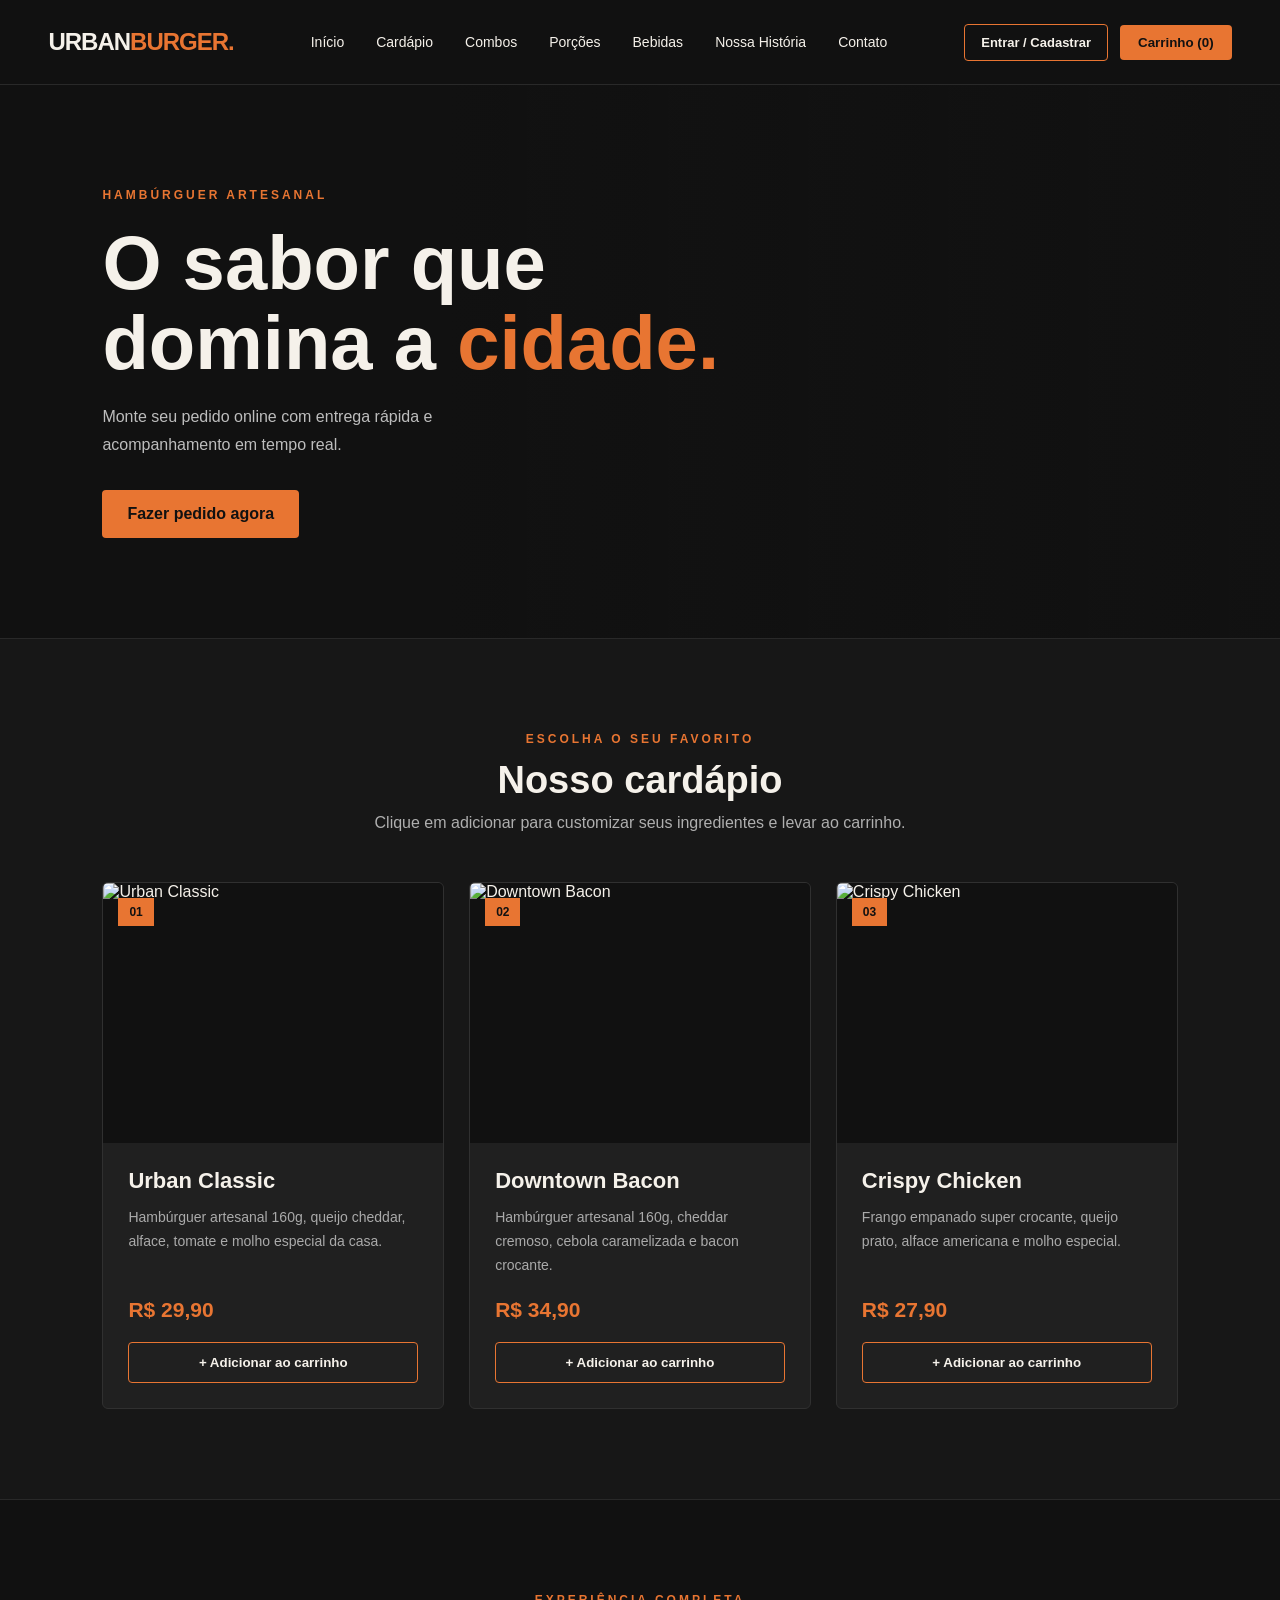
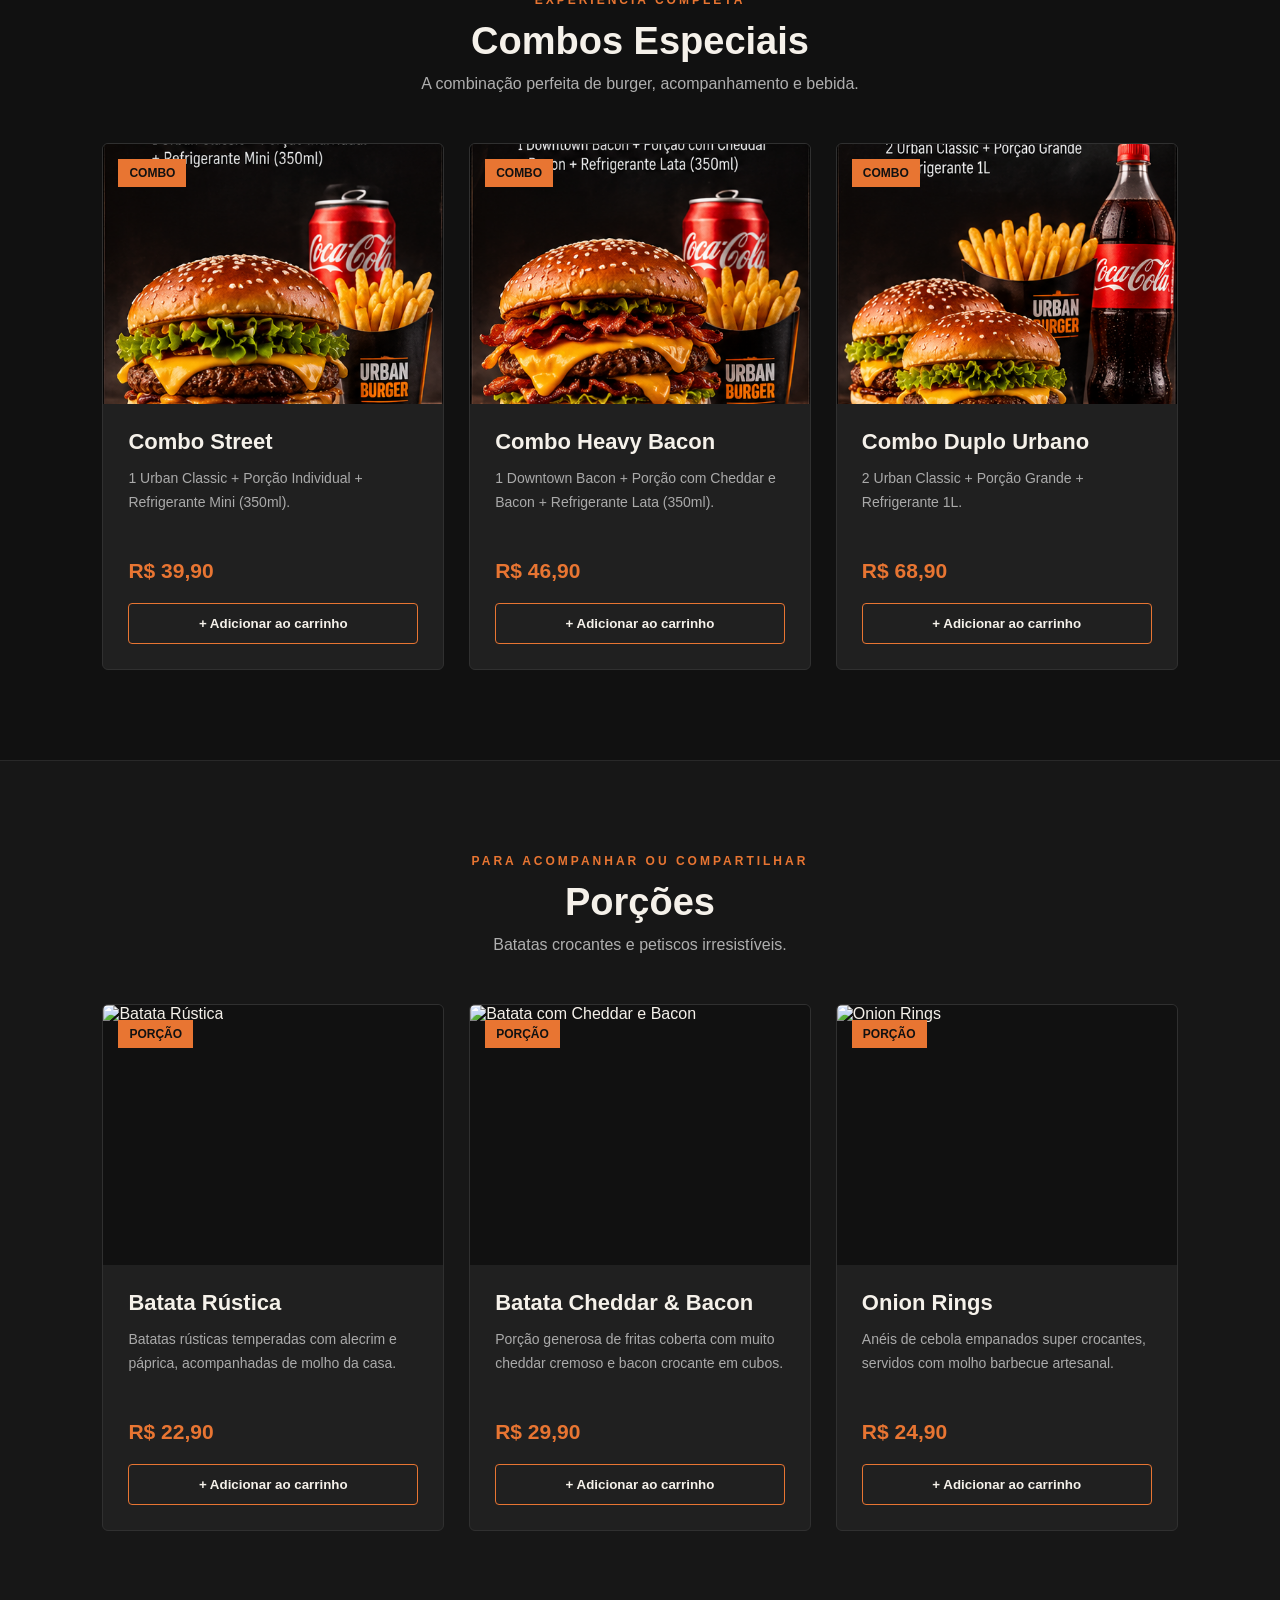
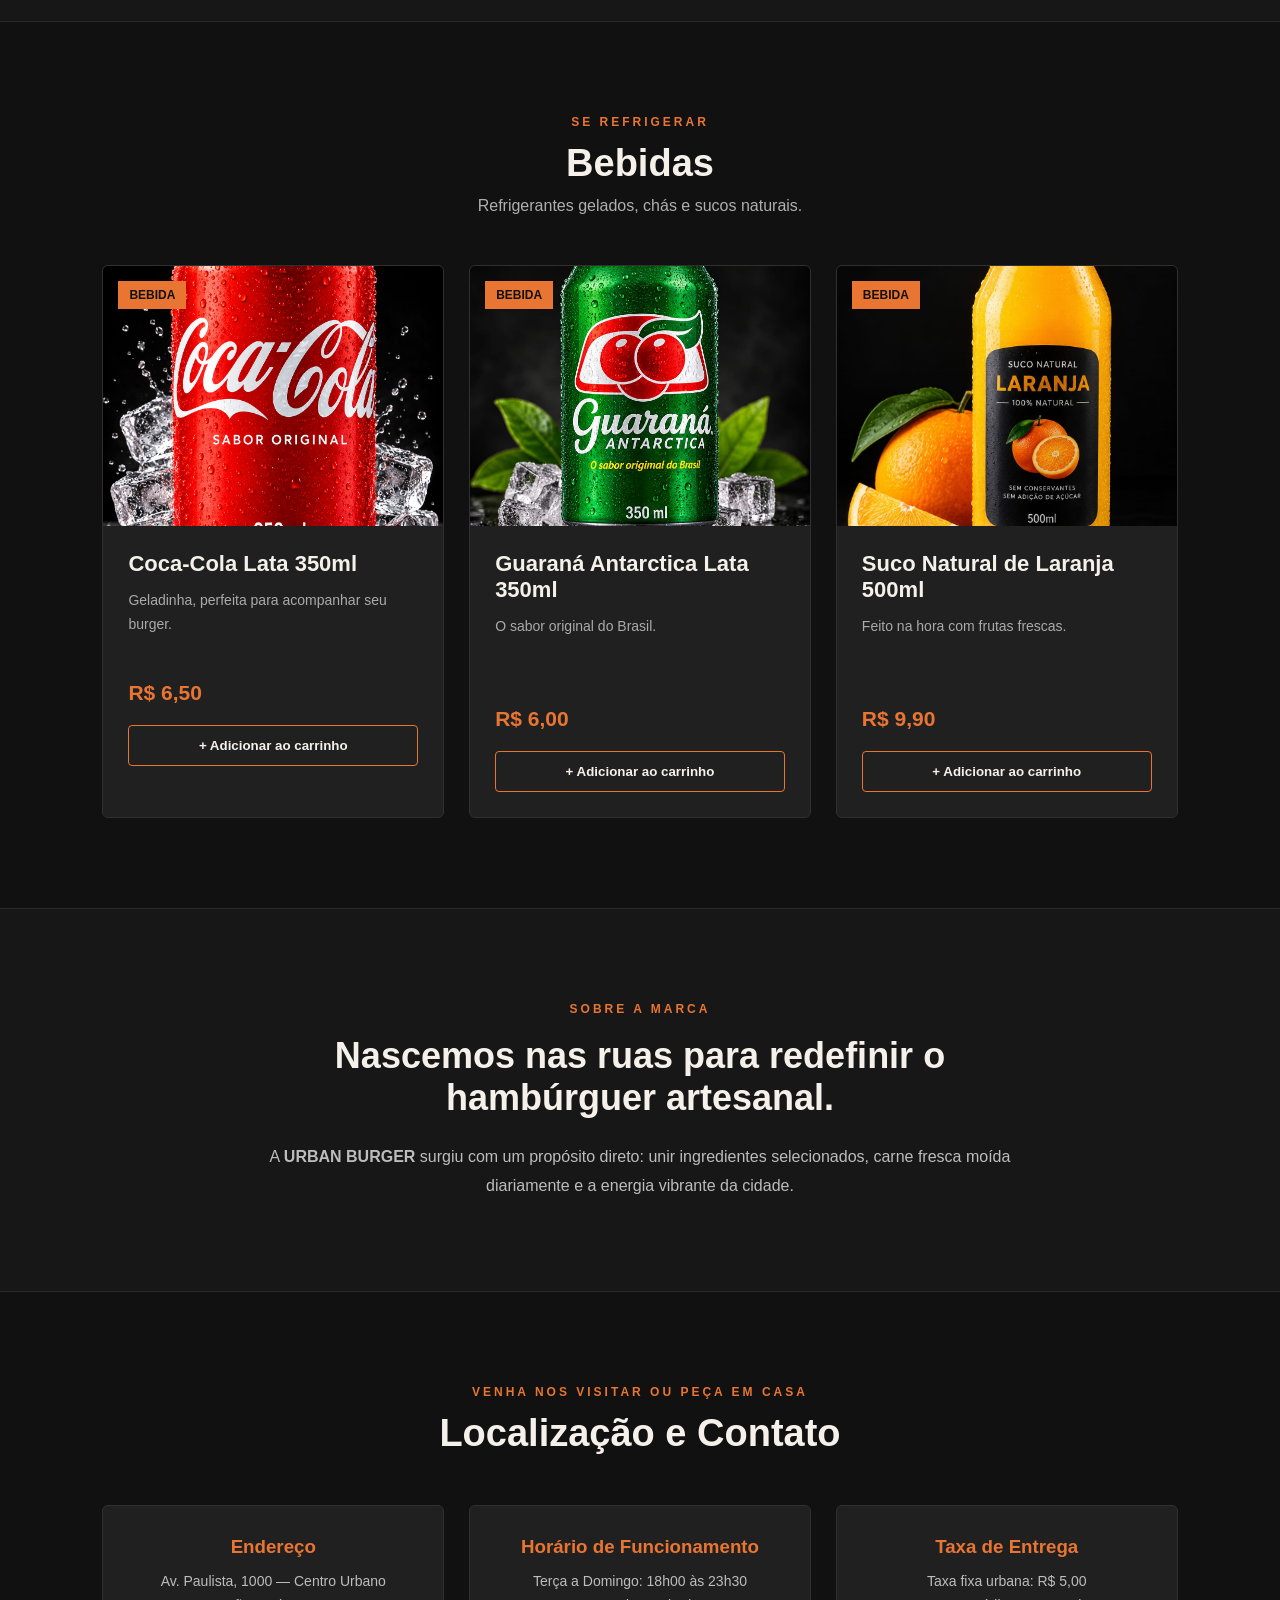
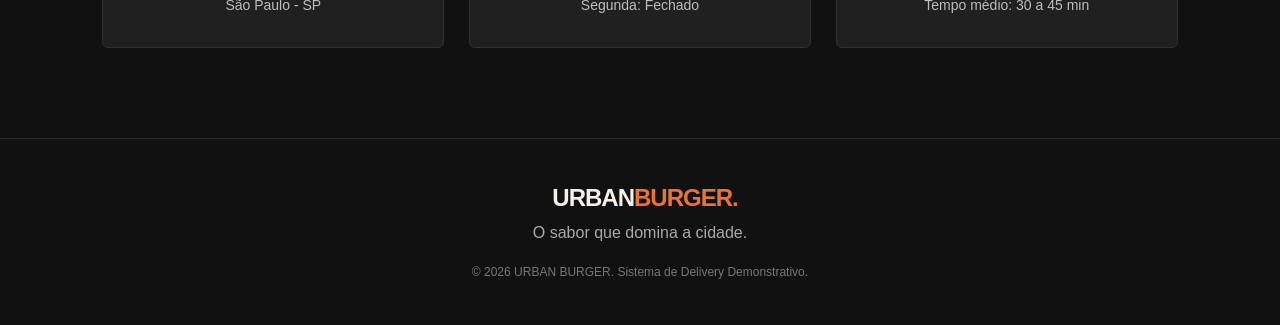
==== index.html @ be93eb7d "Add files via upload" ====
<!DOCTYPE html>
<html lang="pt-BR">
<head>
    <meta charset="UTF-8">
    <meta name="viewport" content="width=device-width, initial-scale=1.0">
    <title>URBAN BURGER | Delivery Oficial</title>
    <link rel="stylesheet" href="style.css">
</head>
<body>

    <!-- CABEÇALHO -->
    <header class="cabecalho">
        <div class="logo">
            URBAN<span>BURGER.</span>
        </div>
        <nav class="navegacao">
            <a href="#inicio">Início</a>
            <a href="#cardapio">Cardápio</a>
            <a href="#combos">Combos</a>
            <a href="#porcoes">Porções</a>
            <a href="#bebidas">Bebidas</a>
            <a href="#historia">Nossa História</a>
            <a href="#contato">Contato</a>
        </nav>
        <div class="cabecalho-botoes">
            <button id="abrirLoginBtn" class="botao-login">Entrar / Cadastrar</button>
            <button id="abrirCarrinhoBtn" class="botao-menu">
                Carrinho (<span id="contadorCarrinho">0</span>)
            </button>
            <button id="abrirHistoricoBtn" class="botao-historico" style="display: none;">Histórico</button>
        </div>
    </header>

    <!-- 01. INÍCIO (HERO) -->
    <section class="inicio" id="inicio">
        <div class="inicio-conteudo">
            <span class="etiqueta">HAMBÚRGUER ARTESANAL</span>
            <h1> O sabor que<br> domina a <span>cidade.</span> </h1>
            <p> Monte seu pedido online com entrega rápida e acompanhamento em tempo real. </p>
            <a href="#cardapio" class="botao-principal"> Fazer pedido agora </a>
        </div>
    </section>

    <!-- 02. CARDÁPIO (Hambúrgueres) -->
    <section class="cardapio" id="cardapio">
        <div class="titulo-secao">
            <span>ESCOLHA O SEU FAVORITO</span>
            <h2>Nosso cardápio</h2>
            <p> Clique em adicionar para customizar seus ingredientes e levar ao carrinho. </p>
        </div>

        <div class="produtos">
            <div class="produto">
                <div class="produto-imagem">
                    <img src="https://images.unsplash.com/photo-1568901346375-23c9450c58cd?w=600&q=80" alt="Urban Classic">
                    <span>01</span>
                </div>
                <div class="produto-info">
                    <h3>Urban Classic</h3>
                    <p> Hambúrguer artesanal 160g, queijo cheddar, alface, tomate e molho especial da casa. </p>
                    <strong>R$ 29,90</strong>
                    <button class="botao-produto" data-nome="Urban Classic" data-preco="29.90"> + Adicionar ao carrinho </button>
                </div>
            </div>

            <div class="produto">
                <div class="produto-imagem">
                    <img src="https://images.unsplash.com/photo-1553979459-d2229ba7433b?w=600&q=80" alt="Downtown Bacon">
                    <span>02</span>
                </div>
                <div class="produto-info">
                    <h3>Downtown Bacon</h3>
                    <p> Hambúrguer artesanal 160g, cheddar cremoso, cebola caramelizada e bacon crocante. </p>
                    <strong>R$ 34,90</strong>
                    <button class="botao-produto" data-nome="Downtown Bacon" data-preco="34.90"> + Adicionar ao carrinho </button>
                </div>
            </div>

            <div class="produto">
                <div class="produto-imagem">
                    <img src="https://images.unsplash.com/photo-1615297928064-24977384d0da?w=600&q=80" alt="Crispy Chicken">
                    <span>03</span>
                </div>
                <div class="produto-info">
                    <h3>Crispy Chicken</h3>
                    <p> Frango empanado super crocante, queijo prato, alface americana e molho especial. </p>
                    <strong>R$ 27,90</strong>
                    <button class="botao-produto" data-nome="Crispy Chicken" data-preco="27.90"> + Adicionar ao carrinho </button>
                </div>
            </div>
        </div>
    </section>

    <!-- 03. COMBOS -->
    <section class="combos" id="combos">
        <div class="titulo-secao">
            <span>EXPERIÊNCIA COMPLETA</span>
            <h2>Combos Especiais</h2>
            <p> A combinação perfeita de burger, acompanhamento e bebida. </p>
        </div>

        <div class="produtos">
            <div class="produto">
                <div class="produto-imagem">
                    <img src="images/combo_street_completo.jpg" alt="Combo Street">
                    <span>COMBO</span>
                </div>
                <div class="produto-info">
                    <h3>Combo Street</h3>
                    <p> 1 Urban Classic + Porção Individual + Refrigerante Mini (350ml). </p>
                    <strong>R$ 39,90</strong>
                    <button class="botao-produto" data-nome="Combo Street" data-preco="39.90"> + Adicionar ao carrinho </button>
                </div>
            </div>

            <div class="produto">
                <div class="produto-imagem">
                    <img src="images/combo_heavy_bacon_completo.jpg" alt="Combo Heavy Bacon">
                    <span>COMBO</span>
                </div>
                <div class="produto-info">
                    <h3>Combo Heavy Bacon</h3>
                    <p> 1 Downtown Bacon + Porção com Cheddar e Bacon + Refrigerante Lata (350ml). </p>
                    <strong>R$ 46,90</strong>
                    <button class="botao-produto" data-nome="Combo Heavy Bacon" data-preco="46.90"> + Adicionar ao carrinho </button>
                </div>
            </div>

            <div class="produto">
                <div class="produto-imagem">
                    <img src="images/combo_duplo_urbano_completo.jpg" alt="Combo Duplo Urbano">
                    <span>COMBO</span>
                </div>
                <div class="produto-info">
                    <h3>Combo Duplo Urbano</h3>
                    <p> 2 Urban Classic + Porção Grande + Refrigerante 1L. </p>
                    <strong>R$ 68,90</strong>
                    <button class="botao-produto" data-nome="Combo Duplo Urbano" data-preco="68.90"> + Adicionar ao carrinho </button>
                </div>
            </div>
        </div>
    </section>

    <!-- 04. PORÇÕES -->
    <section class="cardapio" id="porcoes">
        <div class="titulo-secao">
            <span>PARA ACOMPANHAR OU COMPARTILHAR</span>
            <h2>Porções</h2>
            <p> Batatas crocantes e petiscos irresistíveis. </p>
        </div>

        <div class="produtos">
            <div class="produto">
                <div class="produto-imagem">
                    <img src="https://images.unsplash.com/photo-1573080496219-bb080dd4f877?w=600&q=80" alt="Batata Rústica">
                    <span>PORÇÃO</span>
                </div>
                <div class="produto-info">
                    <h3>Batata Rústica</h3>
                    <p> Batatas rústicas temperadas com alecrim e páprica, acompanhadas de molho da casa. </p>
                    <strong>R$ 22,90</strong>
                    <button class="botao-produto" data-nome="Batata Rústica" data-preco="22.90"> + Adicionar ao carrinho </button>
                </div>
            </div>

            <div class="produto">
                <div class="produto-imagem">
                    <img src="https://images.unsplash.com/photo-1639024471283-03518883512d?w=600&q=80" alt="Batata com Cheddar e Bacon">
                    <span>PORÇÃO</span>
                </div>
                <div class="produto-info">
                    <h3>Batata Cheddar & Bacon</h3>
                    <p> Porção generosa de fritas coberta com muito cheddar cremoso e bacon crocante em cubos. </p>
                    <strong>R$ 29,90</strong>
                    <button class="botao-produto" data-nome="Batata Cheddar & Bacon" data-preco="29.90"> + Adicionar ao carrinho </button>
                </div>
            </div>

            <div class="produto">
                <div class="produto-imagem">
                    <img src="https://images.unsplash.com/photo-1541592106381-b31e9677c0e5?w=600&q=80" alt="Onion Rings">
                    <span>PORÇÃO</span>
                </div>
                <div class="produto-info">
                    <h3>Onion Rings</h3>
                    <p> Anéis de cebola empanados super crocantes, servidos com molho barbecue artesanal. </p>
                    <strong>R$ 24,90</strong>
                    <button class="botao-produto" data-nome="Onion Rings" data-preco="24.90"> + Adicionar ao carrinho </button>
                </div>
            </div>
        </div>
    </section>

    <!-- 05. BEBIDAS -->
    <section class="combos" id="bebidas">
        <div class="titulo-secao">
            <span>SE REFRIGERAR</span>
            <h2>Bebidas</h2>
            <p> Refrigerantes gelados, chás e sucos naturais. </p>
        </div>

        <div class="produtos">
            <div class="produto">
                <div class="produto-imagem">
                    <img src="images/Coca-cola.jpg" alt="Coca-Cola Lata 350ml">
                    <span>BEBIDA</span>
                </div>
                <div class="produto-info">
                    <h3>Coca-Cola Lata 350ml</h3>
                    <p> Geladinha, perfeita para acompanhar seu burger. </p>
                    <strong>R$ 6,50</strong>
                    <button class="botao-produto" data-nome="Coca-Cola Lata 350ml" data-preco="6.50"> + Adicionar ao carrinho </button>
                </div>
            </div>

            <div class="produto">
                <div class="produto-imagem">
                    <img src="images/Guarana.jpg" alt="Guaraná Antarctica Lata 350ml">
                    <span>BEBIDA</span>
                </div>
                <div class="produto-info">
                    <h3>Guaraná Antarctica Lata 350ml</h3>
                    <p> O sabor original do Brasil. </p>
                    <strong>R$ 6,00</strong>
                    <button class="botao-produto" data-nome="Guaraná Antarctica Lata 350ml" data-preco="6.00"> + Adicionar ao carrinho </button>
                </div>
            </div>

            <div class="produto">
                <div class="produto-imagem">
                    <img src="images/Suco de laranja.jpg" alt="Suco Natural de Laranja 500ml">
                    <span>BEBIDA</span>
                </div>
                <div class="produto-info">
                    <h3>Suco Natural de Laranja 500ml</h3>
                    <p> Feito na hora com frutas frescas. </p>
                    <strong>R$ 9,90</strong>
                    <button class="botao-produto" data-nome="Suco Natural de Laranja 500ml" data-preco="9.90"> + Adicionar ao carrinho </button>
                </div>
            </div>
        </div>
    </section>

    <!-- 06. NOSSA HISTÓRIA -->
    <section class="historia" id="historia">
        <div class="historia-conteudo">
            <span class="etiqueta">SOBRE A MARCA</span>
            <h2>Nascemos nas ruas para redefinir o hambúrguer artesanal.</h2>
            <p>
                A <strong>URBAN BURGER</strong> surgiu com um propósito direto: unir ingredientes selecionados, carne fresca moída diariamente e a energia vibrante da cidade.
            </p>
        </div>
    </section>

    <!-- 07. LOCALIZAÇÃO E CONTATO -->
    <section class="contato" id="contato">
        <div class="titulo-secao">
            <span>VENHA NOS VISITAR OU PEÇA EM CASA</span>
            <h2>Localização e Contato</h2>
        </div>

        <div class="contato-grid">
            <div class="contato-card">
                <h3>Endereço</h3>
                <p>Av. Paulista, 1000 — Centro Urbano<br>São Paulo - SP</p>
            </div>
            <div class="contato-card">
                <h3>Horário de Funcionamento</h3>
                <p>Terça a Domingo: 18h00 às 23h30<br>Segunda: Fechado</p>
            </div>
            <div class="contato-card">
                <h3>Taxa de Entrega</h3>
                <p>Taxa fixa urbana: R$ 5,00<br>Tempo médio: 30 a 45 min</p>
            </div>
        </div>
    </section>

    <!-- RODAPÉ -->
    <footer class="rodape">
        <div class="logo">
            URBAN<span>BURGER.</span>
        </div>
        <p>O sabor que domina a cidade.</p>
        <span class="direitos"> © 2026 URBAN BURGER. Sistema de Delivery Demonstrativo. </span>
    </footer>

    <!-- GAVETA LATERAL DO HISTÓRICO DE PEDIDOS -->
    <aside id="gavetaHistorico" class="gaveta-carrinho">
        <div class="gaveta-topo">
            <h3>Histórico de Compras</h3>
            <button id="fecharHistoricoBtn" class="btn-fechar">&times;</button>
        </div>
        <div id="listaHistoricoLateral" class="lista-itens">
            <!-- Os pedidos aparecem aqui -->
        </div>
    </aside>

    <!-- MODAL DE LOGIN / CADASTRO -->
    <div id="overlayLogin" class="overlay"></div>
    <div id="modalLogin" class="modal-login">
        <div class="modal-topo">
            <h3 id="tituloModalLogin">Entrar na sua Conta</h3>
            <button id="fecharLoginBtn" class="btn-fechar">&times;</button>
        </div>
        <div class="modal-corpo">
            <form id="formLogin">
                <input type="email" id="loginEmail" placeholder="Seu e-mail (Gmail)" required>
                <input type="password" id="loginSenha" placeholder="Sua senha" required>
                <p id="mensagemErroLogin" class="mensagem-erro-login"></p>
                <button type="submit" class="botao-finalizar">Entrar</button>
            </form>
            <p class="trocar-auth">Ainda não tem conta? <a href="#" id="linkCadastrar">Cadastre-se</a></p>
        </div>
    </div>

    <!-- MODAL DE CUSTOMIZAÇÃO DE INGREDIENTES -->
    <div id="overlayIngredientes" class="overlay"></div>
    <div id="modalIngredientes" class="modal-ingredientes">
        <div class="modal-topo">
            <h3 id="modalProdutoNome">Customizar Lanche</h3>
            <button id="fecharModalIngredientes" class="btn-fechar">&times;</button>
        </div>
        <div class="modal-corpo">
            <p class="modal-subtitulo">Escolha os ingredientes adicionais:</p>
            
            <div class="lista-opcionais-qtd">
                <div class="linha-opcional">
                    <div class="opcional-info">
                        <strong>Bacon Crocante</strong>
                        <span>+ R$ 5,00</span>
                    </div>
                    <div class="contador-ingrediente">
                        <button type="button" onclick="mudarExtra('bacon', -1)">-</button>
                        <span id="qtd-bacon">0</span>
                        <button type="button" onclick="mudarExtra('bacon', 1)">+</button>
                    </div>
                </div>

                <div class="linha-opcional">
                    <div class="opcional-info">
                        <strong>Cheddar Extra</strong>
                        <span>+ R$ 4,00</span>
                    </div>
                    <div class="contador-ingrediente">
                        <button type="button" onclick="mudarExtra('cheddar', -1)">-</button>
                        <span id="qtd-cheddar">0</span>
                        <button type="button" onclick="mudarExtra('cheddar', 1)">+</button>
                    </div>
                </div>

                <div class="linha-opcional">
                    <div class="opcional-info">
                        <strong>Cebola Caramelizada</strong>
                        <span>+ R$ 3,00</span>
                    </div>
                    <div class="contador-ingrediente">
                        <button type="button" onclick="mudarExtra('cebola', -1)">-</button>
                        <span id="qtd-cebola">0</span>
                        <button type="button" onclick="mudarExtra('cebola', 1)">+</button>
                    </div>
                </div>

                <div class="linha-opcional">
                    <div class="opcional-info">
                        <strong>Ovo</strong>
                        <span>+ R$ 3,00</span>
                    </div>
                    <div class="contador-ingrediente">
                        <button type="button" onclick="mudarExtra('ovo', -1)">-</button>
                        <span id="qtd-ovo">0</span>
                        <button type="button" onclick="mudarExtra('ovo', 1)">+</button>
                    </div>
                </div>

                <div class="linha-opcional">
                    <div class="opcional-info">
                        <strong>Carne 160g Extra</strong>
                        <span>+ R$ 10,00</span>
                    </div>
                    <div class="contador-ingrediente">
                        <button type="button" onclick="mudarExtra('carne', -1)">-</button>
                        <span id="qtd-carne">0</span>
                        <button type="button" onclick="mudarExtra('carne', 1)">+</button>
                    </div>
                </div>
            </div>
        </div>
        <div class="modal-rodape">
            <button id="confirmarAdicaoBtn" class="botao-finalizar">Adicionar ao Carrinho</button>
        </div>
    </div>

    <!-- GAVETA LATERAL DO CARRINHO E CHECKOUT -->
    <div id="overlayCarrinho" class="overlay"></div>
    <aside id="gavetaCarrinho" class="gaveta-carrinho">
        <div class="gaveta-topo">
            <h3>Seu Pedido</h3>
            <button id="fecharCarrinhoBtn" class="btn-fechar">&times;</button>
        </div>

        <div id="listaItensCarrinho" class="lista-itens">
            <p class="carrinho-vazio">Seu carrinho está vazio.</p>
        </div>

        <div class="resumo-valores">
            <div class="linha-valor">
                <span>Subtotal:</span>
                <span id="subtotalValor">R$ 0,00</span>
            </div>
            <div class="linha-valor">
                <span>Taxa de entrega:</span>
                <span>R$ 5,00</span>
            </div>
            <div class="linha-valor total">
                <span>Total:</span>
                <span id="totalValor">R$ 5,00</span>
            </div>
        </div>

        <form id="formPedido" class="form-entrega">
            <h4>Dados para Entrega</h4>
            
            <input type="text" id="clienteNome" placeholder="Seu nome completo" required>
            <input type="tel" id="clienteTelefone" placeholder="Seu WhatsApp (Ex: 11 99999-9999)" required>
            
            <div class="linha-dupla">
                <input type="text" id="clienteRua" placeholder="Rua / Avenida" required>
                <input type="text" id="clienteNumero" placeholder="Nº" class="input-pequeno" required>
            </div>
            
            <input type="text" id="clienteBairro" placeholder="Bairro / Ponto de referência" required>
            
            <select id="clientePagamento" required>
                <option value="">Forma de pagamento...</option>
                <optgroup label="Pagamento via Site">
                    <option value="Pix (Online)">Pix (Online)</option>
                    <option value="Cartão de Crédito (Online)">Cartão de Crédito (Online)</option>
                </optgroup>
                <optgroup label="Pagamento na Entrega">
                    <option value="Pix (Na Entrega)">Pix (Na Entrega)</option>
                    <option value="Dinheiro (Na Entrega)">Dinheiro (Na Entrega)</option>
                    <option value="Cartão de Débito (Na Entrega)">Cartão de Débito (Na Entrega)</option>
                    <option value="Cartão de Crédito (Na Entrega)">Cartão de Crédito (Na Entrega)</option>
                </optgroup>
            </select>

            <div id="containerPix" class="container-pagamento-dinamico" style="display: none;">
                <div class="box-pix">
                    <p><strong>Escaneie o QR Code ou copie a chave Pix:</strong></p>
                    <div class="qr-code-fake">
                        <img src="https://api.qrserver.com/v1/create-qr-code/?size=150x150&data=URBAN_BURGER_PIX_EXEMPLO" alt="QR Code Pix">
                    </div>
                    <input type="text" value="00020126580014br.gov.pix0136urban-burger-pagamento-pix-123" readonly id="chavePixTexto">
                    <button type="button" id="btnCopiarPix" class="botao-copiar">Copiar Chave Pix</button>
                </div>
            </div>

            <div id="containerCartao" class="container-pagamento-dinamico" style="display: none;">
                <div class="box-cartao">
                    <p><strong>Informações do Cartão de Crédito:</strong></p>
                    <input type="text" id="cartaoNumero" placeholder="Número do Cartão (0000 0000 0000 0000)">
                    <input type="text" id="cartaoNome" placeholder="Nome impresso no cartão">
                    <div class="linha-dupla">
                        <input type="text" id="cartaoValidade" placeholder="MM/AA">
                        <input type="text" id="cartaoCvv" placeholder="CVV">
                    </div>
                </div>
            </div>

            <textarea id="clienteObs" rows="2" placeholder="Observações (Ex: troco para 50, retirar cebola...)"></textarea>

            <button type="submit" class="botao-finalizar">Finalizar Pedido Agora</button>
        </form>
    </aside>

    <!-- CHAT AUTOMÁTICO DO ATENDENTE -->
    <div id="modalChat" class="modal-chat">
        <div class="chat-box">
            <div class="chat-header">
                <div class="atendente-info">
                    <div class="status-online"></div>
                    <div>
                        <h4>Atendimento Urban Burger</h4>
                        <span>Online agora • Pedido #<span id="numeroPedidoChat"></span></span>
                    </div>
                </div>
                <button id="fecharChatBtn" class="btn-fechar">&times;</button>
            </div>
            <div id="chatMensagens" class="chat-mensagens"></div>
            <div class="chat-input-area">
                <input type="text" id="inputChatCliente" placeholder="Digite uma dúvida ou mensagem...">
                <button id="enviarMsgChatBtn">Enviar</button>
            </div>
        </div>
    </div>

    <!-- ZOOM DA IMAGEM -->
    <div id="overlayZoom" class="overlay-zoom">
        <span id="fecharZoom" class="btn-fechar-zoom">&times;</span>
        <img id="imagemZoom" src="" alt="Zoom do Produto">
    </div>

    <script src="script.js"></script>
</body>
</html>
---- style.css ----
* {
    margin: 0;
    padding: 0;
    box-sizing: border-box;
}

html {
    scroll-behavior: smooth;
}

body {
    background-color: #111111;
    color: #F5F1EA;
    font-family: Arial, Helvetica, sans-serif;
}

.cabecalho {
    width: 100%;
    min-height: 85px;
    padding: 20px 3%; /* Margem lateral menor para afastar a logo da borda esquerda */
    display: flex;
    align-items: center;
    justify-content: space-between; /* Distribui logo, menu e botões uniformemente */
    background-color: #111111;
    border-bottom: 1px solid #292929;
    position: sticky;
    top: 0;
    z-index: 100;
}

.logo {
    font-size: 24px;
    font-weight: 900;
    letter-spacing: -1px;
    margin-left: 10px; /* Afasta 1 dedo da borda esquerda conforme solicitado */
}

.logo span {
    color: #E87532;
}

.navegacao {
    display: flex;
    gap: clamp(15px, 2.5vw, 40px); /* Espaçamento fluido para centralizar e preencher o espaço até Contato */
    justify-content: center;
    flex-grow: 1;
    margin: 0 20px;
}

.navegacao a {
    color: #F5F1EA;
    text-decoration: none;
    font-size: 14px;
    transition: 0.3s;
}

.navegacao a:hover {
    color: #E87532;
}

.cabecalho-botoes {
    display: flex;
    gap: 12px;
    align-items: center;
    margin-right: 10px; /* Puxa o bloco de botões para a direita */
}

.botao-login {
    background-color: transparent;
    border: 1px solid #E87532;
    color: #F5F1EA;
    padding: 10px 16px;
    font-size: 13px;
    font-weight: bold;
    cursor: pointer;
    border-radius: 4px;
    transition: 0.3s;
}

.botao-login:hover {
    background-color: #E87532;
    color: #111;
}

.botao-menu {
    background-color: #E87532;
    color: #111111;
    border: none;
    padding: 10px 18px;
    font-weight: bold;
    cursor: pointer;
    border-radius: 4px;
    transition: 0.3s;
}

.botao-menu:hover {
    background-color: #F5F1EA;
}

.botao-historico {
    background-color: transparent;
    border: 1px solid #E87532;
    color: #F5F1EA;
    padding: 10px 14px;
    font-size: 13px;
    font-weight: bold;
    cursor: pointer;
    border-radius: 4px;
    transition: 0.3s;
}

.botao-historico:hover {
    background-color: #E87532;
    color: #111;
}

.inicio {
    min-height: 550px;
    padding: 100px 8%;
    display: flex;
    align-items: center;
    background: linear-gradient(90deg, #111111 35%, rgba(17,17,17,0.65)), url("https://images.unsplash.com/photo-1550547660-d9450f859349?w=1200&q=80");
    background-size: cover;
    background-position: center;
}

.inicio-conteudo {
    max-width: 650px;
}

.etiqueta {
    color: #E87532;
    font-size: 12px;
    font-weight: bold;
    letter-spacing: 3px;
}

.inicio h1 {
    margin-top: 20px;
    margin-bottom: 20px;
    font-size: clamp(42px, 6vw, 76px);
    line-height: 1.05;
}

.inicio h1 span {
    color: #E87532;
}

.inicio p {
    max-width: 450px;
    color: #BDBDBD;
    line-height: 1.8;
    margin-bottom: 30px;
}

.botao-principal {
    display: inline-block;
    background-color: #E87532;
    color: #111111;
    padding: 15px 25px;
    text-decoration: none;
    font-weight: bold;
    border-radius: 4px;
    transition: 0.3s;
}

.botao-principal:hover {
    background-color: #F5F1EA;
}

.cardapio {
    padding: 90px 8%;
    background-color: #171717;
    border-top: 1px solid #292929;
}

.combos {
    padding: 90px 8%;
    background-color: #111111;
    border-top: 1px solid #292929;
}

.titulo-secao {
    text-align: center;
    margin-bottom: 50px;
}

.titulo-secao span {
    color: #E87532;
    font-size: 12px;
    letter-spacing: 3px;
    font-weight: bold;
}

.titulo-secao h2 {
    font-size: 38px;
    margin-top: 12px;
    margin-bottom: 12px;
}

.titulo-secao p {
    color: #AFAFAF;
}

.produtos {
    display: grid;
    grid-template-columns: repeat(3, minmax(0, 1fr));
    gap: 25px;
}

.produto {
    background-color: #202020;
    overflow: hidden;
    border: 1px solid #303030;
    border-radius: 6px;
    transition: transform 0.3s, border-color 0.3s;
}

.produto:hover {
    transform: translateY(-6px);
    border-color: #E87532;
}

.produto-imagem {
    width: 100%;
    height: 260px;
    position: relative;
    overflow: hidden;
    background-color: #111;
}

.produto-imagem img {
    width: 100%;
    height: 100%;
    object-fit: cover;
    cursor: pointer;
    transition: transform 0.4s;
}

.produto:hover .produto-imagem img {
    transform: scale(1.06);
}

.produto-imagem span {
    position: absolute;
    top: 15px;
    left: 15px;
    background-color: #E87532;
    color: #111111;
    padding: 7px 11px;
    font-size: 12px;
    font-weight: bold;
    pointer-events: none;
}

.produto-info {
    padding: 25px;
}

.produto-info h3 {
    font-size: 22px;
    margin-bottom: 12px;
}

.produto-info p {
    color: #AAAAAA;
    font-size: 14px;
    line-height: 1.7;
    min-height: 72px;
    margin-bottom: 20px;
}

.produto-info strong {
    display: block;
    color: #E87532;
    font-size: 21px;
    margin-bottom: 20px;
}

.botao-produto {
    width: 100%;
    background-color: transparent;
    border: 1px solid #E87532;
    color: #F5F1EA;
    padding: 12px;
    font-weight: bold;
    cursor: pointer;
    border-radius: 4px;
    transition: 0.3s;
}

.botao-produto:hover {
    background-color: #E87532;
    color: #111111;
}

.historia {
    padding: 90px 8%;
    background-color: #171717;
    border-top: 1px solid #292929;
    text-align: center;
}

.historia-conteudo {
    max-width: 750px;
    margin: 0 auto;
}

.historia-conteudo h2 {
    font-size: 36px;
    margin: 18px 0 24px;
}

.historia-conteudo p {
    color: #BDBDBD;
    line-height: 1.8;
}

.contato {
    padding: 90px 8%;
    background-color: #111111;
    border-top: 1px solid #292929;
}

.contato-grid {
    display: grid;
    grid-template-columns: repeat(3, minmax(0, 1fr));
    gap: 25px;
    text-align: center;
}

.contato-card {
    background-color: #202020;
    padding: 30px;
    border: 1px solid #303030;
    border-radius: 6px;
}

.contato-card h3 {
    color: #E87532;
    margin-bottom: 12px;
}

.contato-card p {
    color: #BDBDBD;
    font-size: 14px;
    line-height: 1.7;
}

.rodape {
    padding: 45px 8%;
    text-align: center;
    background-color: #111111;
    border-top: 1px solid #292929;
}

.rodape p {
    color: #AAAAAA;
    margin: 12px 0 20px;
}

.direitos {
    color: #777777;
    font-size: 12px;
}

.item-historico-gaveta {
    background: #222;
    border: 1px solid #303030;
    padding: 14px;
    border-radius: 6px;
    margin-bottom: 12px;
}

.item-historico-gaveta h4 {
    color: #E87532;
    font-size: 15px;
    margin-bottom: 4px;
}

.item-historico-gaveta p {
    color: #bbb;
    font-size: 12px;
    line-height: 1.5;
    margin-bottom: 6px;
}

.item-historico-gaveta span {
    display: block;
    color: #fff;
    font-size: 13px;
    font-weight: bold;
    margin-bottom: 10px;
}

.botao-pedir-novo-gaveta {
    width: 100%;
    background-color: #E87532;
    color: #111;
    border: none;
    padding: 8px;
    font-size: 13px;
    font-weight: bold;
    border-radius: 4px;
    cursor: pointer;
    transition: 0.3s;
}

.botao-pedir-novo-gaveta:hover {
    background-color: #F5F1EA;
}

.mensagem-erro-login {
    color: #ff4d4d;
    font-size: 13px;
    margin-bottom: 12px;
    text-align: center;
    font-weight: bold;
    display: none;
}

.container-pagamento-dinamico {
    background: #1e1e1e;
    border: 1px dashed #E87532;
    padding: 15px;
    border-radius: 6px;
    margin-bottom: 12px;
}

.box-pix {
    text-align: center;
}

.box-pix p {
    font-size: 13px;
    margin-bottom: 10px;
    color: #F5F1EA;
}

.qr-code-fake {
    background: #fff;
    padding: 10px;
    display: inline-block;
    border-radius: 4px;
    margin-bottom: 10px;
}

.qr-code-fake img {
    width: 130px;
    height: 130px;
    display: block;
}

.box-pix input {
    font-size: 11px;
    text-align: center;
    background: #111 !important;
    color: #aaa !important;
}

.botao-copiar {
    background: #333;
    color: #E87532;
    border: 1px solid #E87532;
    padding: 6px 12px;
    font-size: 12px;
    font-weight: bold;
    border-radius: 4px;
    cursor: pointer;
    transition: 0.2s;
    width: 100%;
}

.botao-copiar:hover {
    background: #E87532;
    color: #111;
}

.box-cartao p {
    font-size: 13px;
    margin-bottom: 10px;
    color: #F5F1EA;
}

.overlay-zoom {
    position: fixed;
    inset: 0;
    background: rgba(0, 0, 0, 0.9);
    display: none;
    align-items: center;
    justify-content: center;
    z-index: 400;
}

.overlay-zoom.ativo {
    display: flex;
}

.overlay-zoom img {
    max-width: 90%;
    max-height: 85vh;
    border-radius: 8px;
    border: 2px solid #E87532;
    object-fit: contain;
}

.btn-fechar-zoom {
    position: absolute;
    top: 25px;
    right: 35px;
    color: #F5F1EA;
    font-size: 40px;
    font-weight: bold;
    cursor: pointer;
    transition: 0.3s;
}

.btn-fechar-zoom:hover {
    color: #E87532;
}

.modal-login {
    position: fixed;
    top: 50%;
    left: 50%;
    transform: translate(-50%, -50%) scale(0.9);
    width: 90%;
    max-width: 380px;
    background-color: #181818;
    border: 1px solid #303030;
    border-radius: 10px;
    z-index: 250;
    padding: 25px;
    display: none;
    flex-direction: column;
    opacity: 0;
    transition: all 0.3s ease;
    box-shadow: 0 10px 30px rgba(0,0,0,0.8);
}

.modal-login.ativo {
    display: flex;
    opacity: 1;
    transform: translate(-50%, -50%) scale(1);
}

.modal-login input {
    width: 100%;
    padding: 12px;
    margin-bottom: 12px;
    background: #222;
    border: 1px solid #383838;
    color: #F5F1EA;
    border-radius: 4px;
    font-size: 14px;
}

.modal-login input:focus {
    outline: none;
    border-color: #E87532;
}

.trocar-auth {
    margin-top: 15px;
    text-align: center;
    font-size: 13px;
    color: #aaa;
}

.trocar-auth a {
    color: #E87532;
    text-decoration: none;
    font-weight: bold;
}

.modal-ingredientes {
    position: fixed;
    top: 50%;
    left: 50%;
    transform: translate(-50%, -50%) scale(0.9);
    width: 90%;
    max-width: 440px;
    background-color: #181818;
    border: 1px solid #303030;
    border-radius: 10px;
    z-index: 250;
    padding: 25px;
    display: none;
    flex-direction: column;
    opacity: 0;
    transition: all 0.3s ease;
    box-shadow: 0 10px 30px rgba(0,0,0,0.8);
}

.modal-ingredientes.ativo {
    display: flex;
    opacity: 1;
    transform: translate(-50%, -50%) scale(1);
}

.modal-topo {
    display: flex;
    justify-content: space-between;
    align-items: center;
    border-bottom: 1px solid #2c2c2c;
    padding-bottom: 12px;
    margin-bottom: 15px;
}

.modal-topo h3 {
    color: #E87532;
    font-size: 18px;
}

.modal-subtitulo {
    color: #AAAAAA;
    font-size: 13px;
    margin-bottom: 15px;
    text-transform: uppercase;
    letter-spacing: 1px;
}

.lista-opcionais-qtd {
    display: flex;
    flex-direction: column;
    gap: 12px;
    max-height: 280px;
    overflow-y: auto;
    padding-right: 5px;
    margin-bottom: 20px;
}

.linha-opcional {
    display: flex;
    justify-content: space-between;
    align-items: center;
    background: #222222;
    padding: 10px 14px;
    border-radius: 6px;
    border: 1px solid #2e2e2e;
    transition: 0.2s;
}

.linha-opcional:hover {
    border-color: #E87532;
}

.opcional-info {
    display: flex;
    flex-direction: column;
    gap: 2px;
}

.opcional-info strong {
    font-size: 14px;
    color: #F5F1EA;
}

.opcional-info span {
    font-size: 12px;
    color: #E87532;
}

.contador-ingrediente {
    display: flex;
    align-items: center;
    gap: 10px;
    background: #171717;
    padding: 4px 8px;
    border-radius: 4px;
    border: 1px solid #333;
}

.contador-ingrediente button {
    background: #2c2c2c;
    color: #F5F1EA;
    border: none;
    width: 26px;
    height: 26px;
    border-radius: 4px;
    cursor: pointer;
    font-weight: bold;
    font-size: 15px;
    transition: 0.2s;
}

.contador-ingrediente button:hover {
    background: #E87532;
    color: #111;
}

.contador-ingrediente span {
    font-size: 14px;
    font-weight: bold;
    min-width: 18px;
    text-align: center;
}

.modal-rodape button {
    width: 100%;
}

.overlay {
    position: fixed;
    inset: 0;
    background: rgba(0, 0, 0, 0.75);
    display: none;
    z-index: 200;
}

.overlay.ativo {
    display: block;
}

.gaveta-carrinho {
    position: fixed;
    top: 0;
    right: -450px;
    width: 100%;
    max-width: 420px;
    height: 100vh;
    background-color: #181818;
    border-left: 1px solid #303030;
    z-index: 201;
    display: flex;
    flex-direction: column;
    padding: 25px;
    overflow-y: auto;
    transition: right 0.35s ease;
}

.gaveta-carrinho.aberto {
    right: 0;
}

.gaveta-topo {
    display: flex;
    justify-content: space-between;
    align-items: center;
    border-bottom: 1px solid #2c2c2c;
    padding-bottom: 15px;
    margin-bottom: 20px;
}

.gaveta-topo h3 {
    color: #E87532;
    font-size: 22px;
}

.btn-fechar {
    background: none;
    border: none;
    color: #F5F1EA;
    font-size: 28px;
    cursor: pointer;
}

.lista-itens {
    flex-grow: 1;
    margin-bottom: 20px;
}

.carrinho-vazio {
    color: #888;
    text-align: center;
    padding: 30px 0;
}

.item-carrinho {
    display: flex;
    justify-content: space-between;
    align-items: center;
    background: #222222;
    padding: 12px;
    border-radius: 5px;
    margin-bottom: 10px;
    border: 1px solid #303030;
}

.item-carrinho-info h4 {
    font-size: 15px;
    margin-bottom: 4px;
}

.item-carrinho-info p {
    color: #999;
    font-size: 12px;
    margin-bottom: 4px;
}

.item-carrinho-info span {
    color: #E87532;
    font-size: 14px;
    font-weight: bold;
}

.controles-qtd {
    display: flex;
    align-items: center;
    gap: 8px;
}

.controles-qtd button {
    background: #333;
    color: #fff;
    border: none;
    width: 26px;
    height: 26px;
    border-radius: 4px;
    cursor: pointer;
    font-weight: bold;
}

.controles-qtd button:hover {
    background: #E87532;
    color: #111;
}

.resumo-valores {
    border-top: 1px solid #2c2c2c;
    border-bottom: 1px solid #2c2c2c;
    padding: 15px 0;
    margin-bottom: 20px;
}

.linha-valor {
    display: flex;
    justify-content: space-between;
    margin-bottom: 8px;
    font-size: 14px;
    color: #CCCCCC;
}

.linha-valor.total {
    font-size: 18px;
    font-weight: bold;
    color: #E87532;
    margin-top: 10px;
    margin-bottom: 0;
}

.form-entrega h4 {
    margin-bottom: 12px;
    font-size: 16px;
    color: #F5F1EA;
}

.form-entrega input,
.form-entrega select,
.form-entrega textarea {
    width: 100%;
    padding: 11px;
    margin-bottom: 10px;
    background: #222222;
    border: 1px solid #383838;
    color: #F5F1EA;
    border-radius: 4px;
    font-family: inherit;
    font-size: 14px;
}

.form-entrega input:focus,
.form-entrega select:focus,
.form-entrega textarea:focus {
    outline: none;
    border-color: #E87532;
}

.linha-dupla {
    display: flex;
    gap: 10px;
}

.input-pequeno {
    width: 35% !important;
}

.botao-finalizar {
    width: 100%;
    background-color: #E87532;
    color: #111111;
    border: none;
    padding: 14px;
    font-size: 16px;
    font-weight: bold;
    border-radius: 4px;
    cursor: pointer;
    margin-top: 5px;
    transition: 0.3s;
}

.botao-finalizar:hover {
    background-color: #F5F1EA;
}

.modal-chat {
    position: fixed;
    inset: 0;
    background: rgba(0, 0, 0, 0.85);
    display: none;
    align-items: center;
    justify-content: center;
    padding: 20px;
    z-index: 300;
}

.modal-chat.ativo {
    display: flex;
}

.chat-box {
    width: 100%;
    max-width: 460px;
    background: #1A1A1A;
    border: 1px solid #333;
    border-radius: 10px;
    overflow: hidden;
    display: flex;
    flex-direction: column;
    height: 540px;
}

.chat-header {
    background: #222222;
    padding: 16px 20px;
    display: flex;
    justify-content: space-between;
    align-items: center;
    border-bottom: 1px solid #333;
}

.atendente-info {
    display: flex;
    align-items: center;
    gap: 12px;
}

.status-online {
    width: 12px;
    height: 12px;
    background: #25D366;
    border-radius: 50%;
}

.atendente-info h4 {
    font-size: 16px;
    color: #F5F1EA;
}

.atendente-info span {
    font-size: 12px;
    color: #AAAAAA;
}

.chat-mensagens {
    flex-grow: 1;
    padding: 20px;
    overflow-y: auto;
    display: flex;
    flex-direction: column;
    gap: 12px;
    background: #121212;
}

.msg {
    max-width: 82%;
    padding: 12px 15px;
    border-radius: 8px;
    font-size: 14px;
    line-height: 1.5;
}

.msg.atendente {
    background: #242424;
    color: #F5F1EA;
    align-self: flex-start;
    border-left: 3px solid #E87532;
}

.msg.cliente {
    background: #E87532;
    color: #111111;
    font-weight: 500;
    align-self: flex-end;
}

.chat-input-area {
    display: flex;
    padding: 12px;
    background: #222222;
    border-top: 1px solid #333;
    gap: 8px;
}

.chat-input-area input {
    flex-grow: 1;
    padding: 10px 14px;
    background: #141414;
    border: 1px solid #383838;
    color: #F5F1EA;
    border-radius: 4px;
}

.chat-input-area button {
    background: #E87532;
    color: #111;
    border: none;
    padding: 0 18px;
    font-weight: bold;
    border-radius: 4px;
    cursor: pointer;
}

@media (max-width: 950px) {
    .produtos, .contato-grid {
        grid-template-columns: repeat(2, minmax(0, 1fr));
    }
}

@media (max-width: 650px) {
    .cabecalho {
        flex-direction: column;
        gap: 12px;
    }
    .navegacao {
        flex-wrap: wrap;
        justify-content: center;
        gap: 10px;
    }
    .produtos, .contato-grid {
        grid-template-columns: 1fr;
    }
}
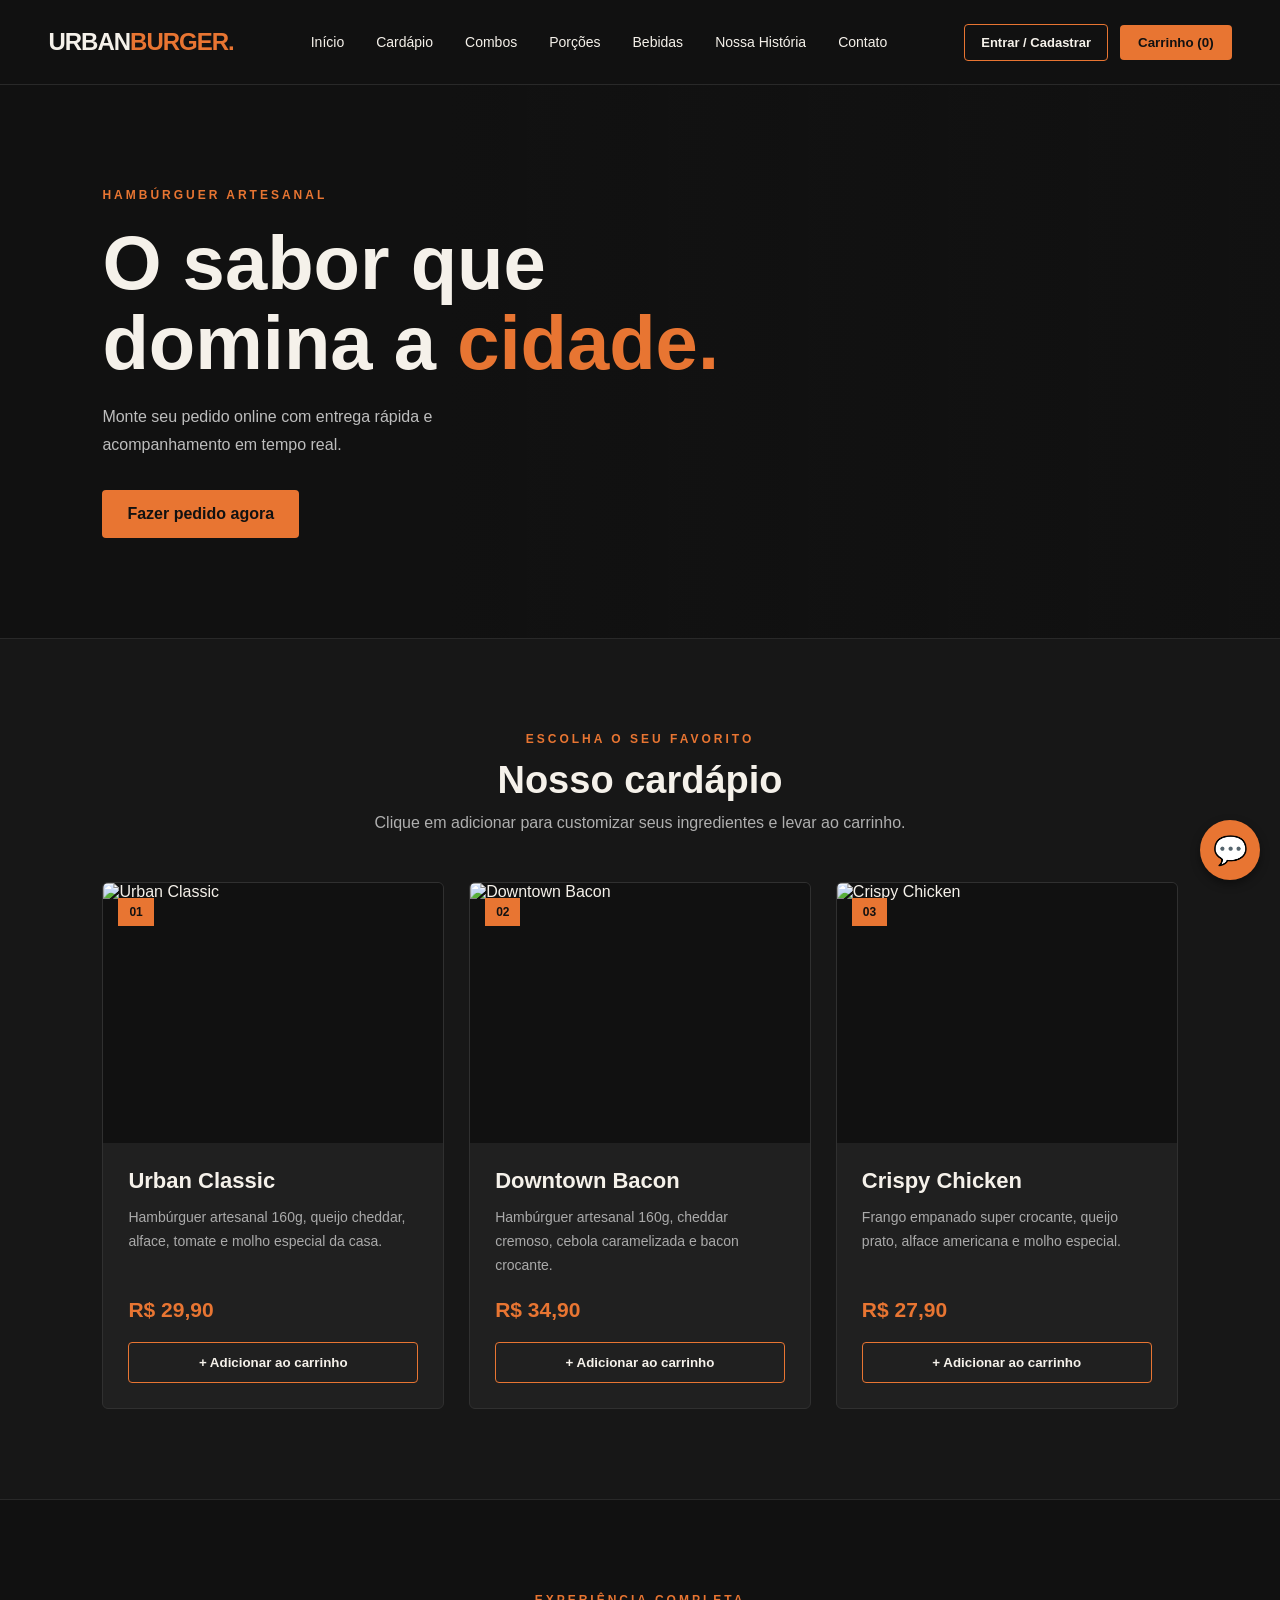
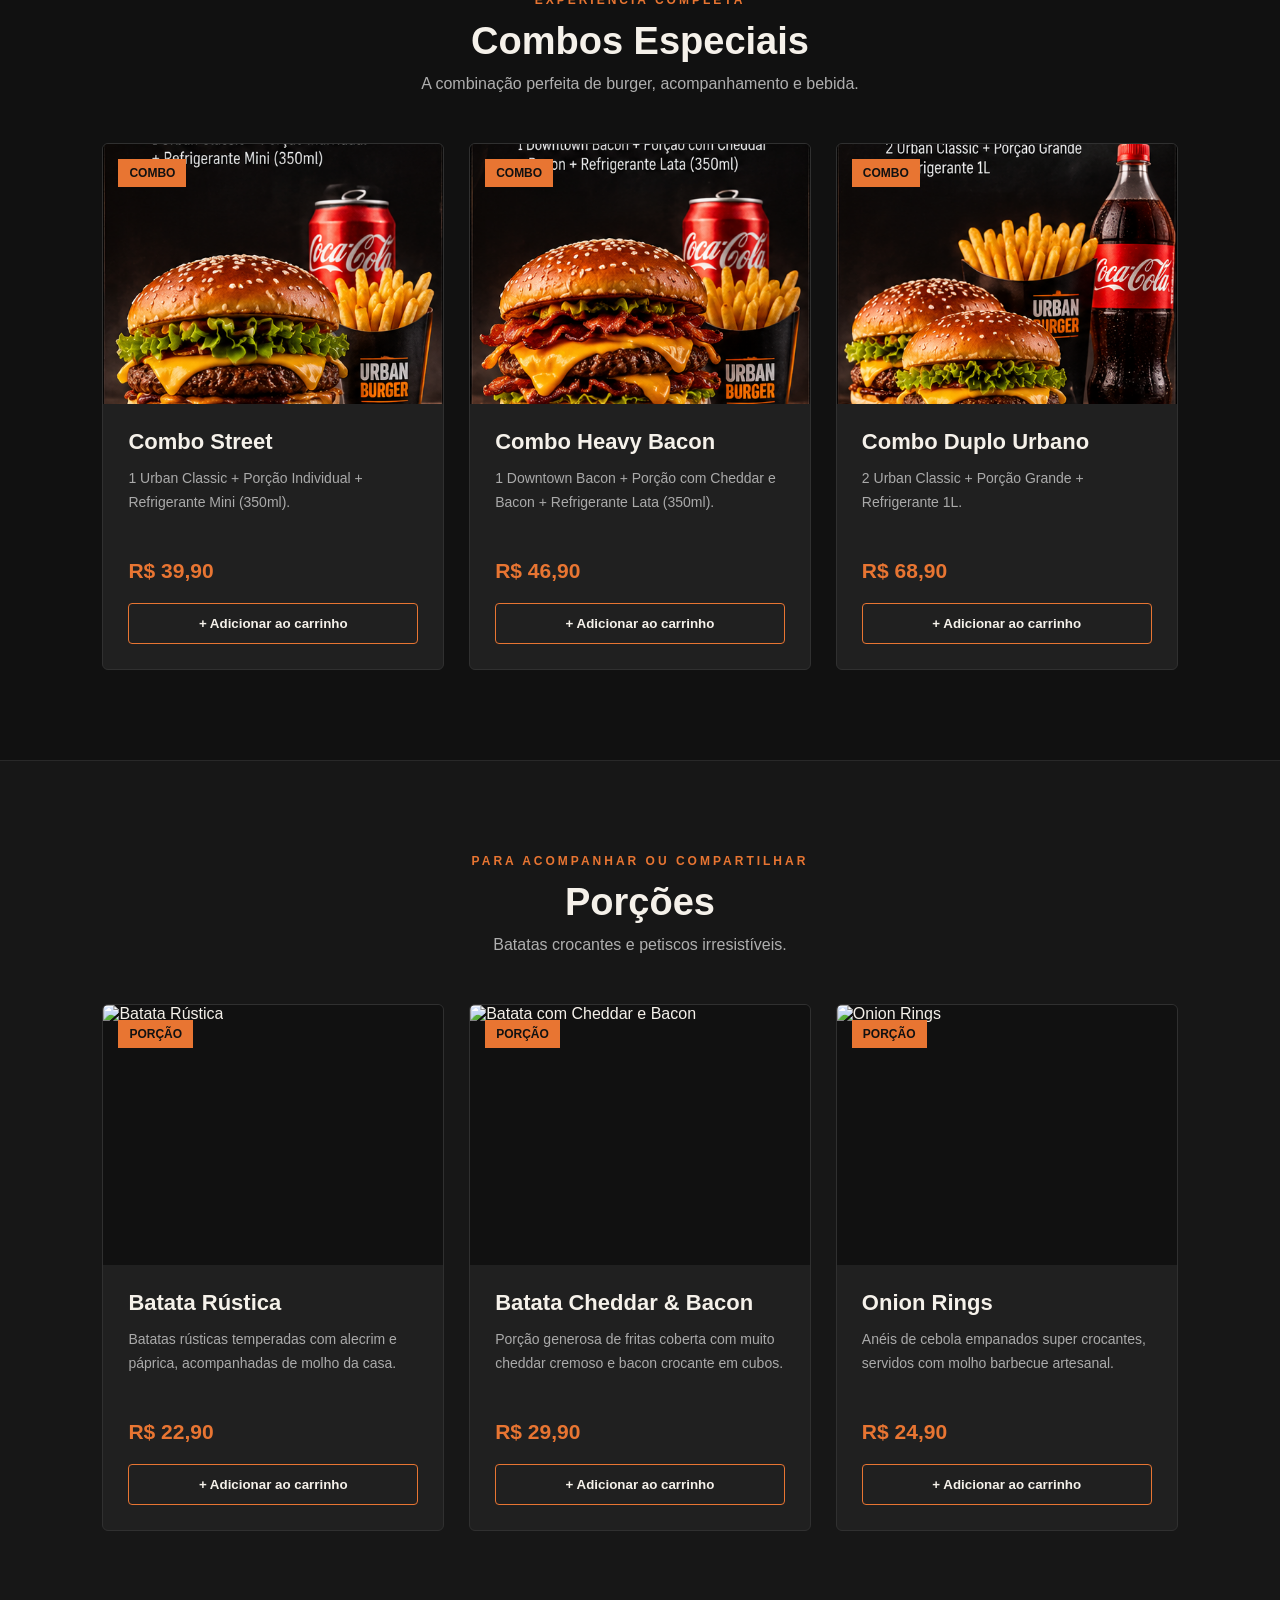
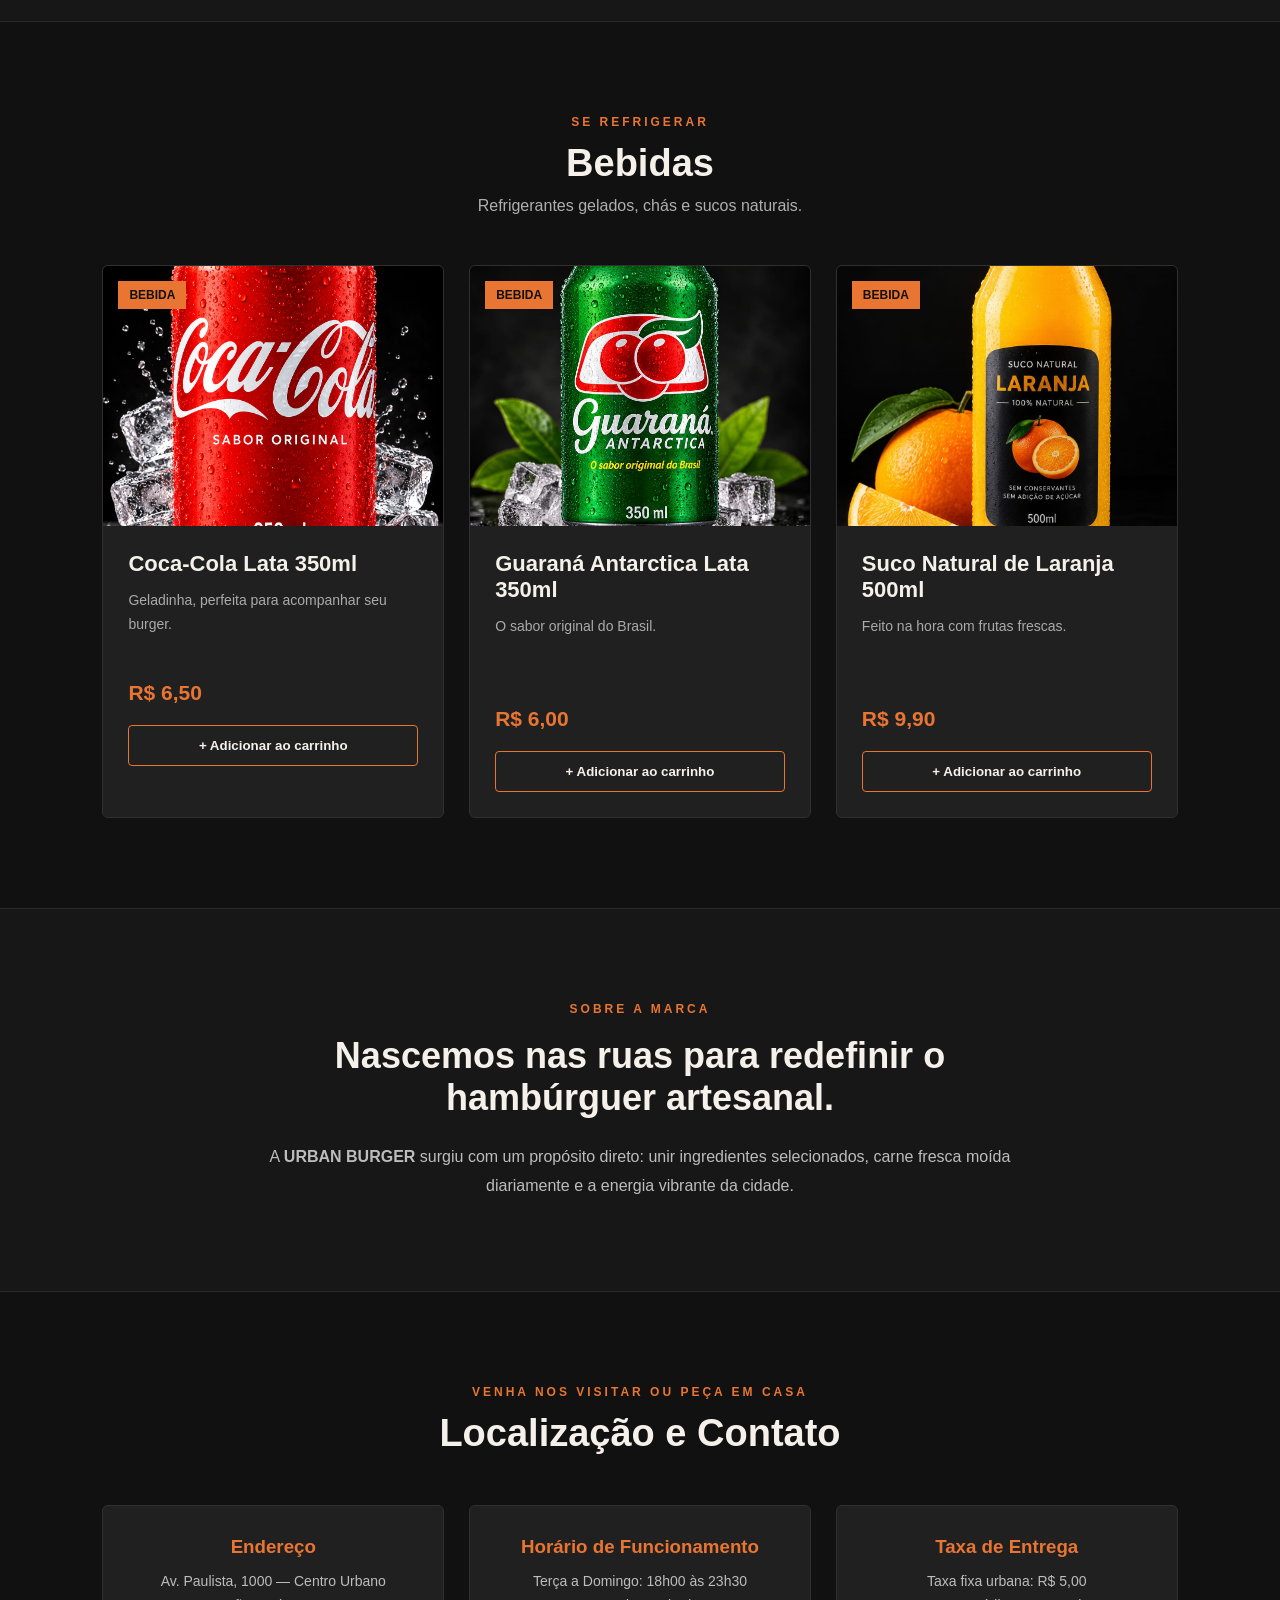
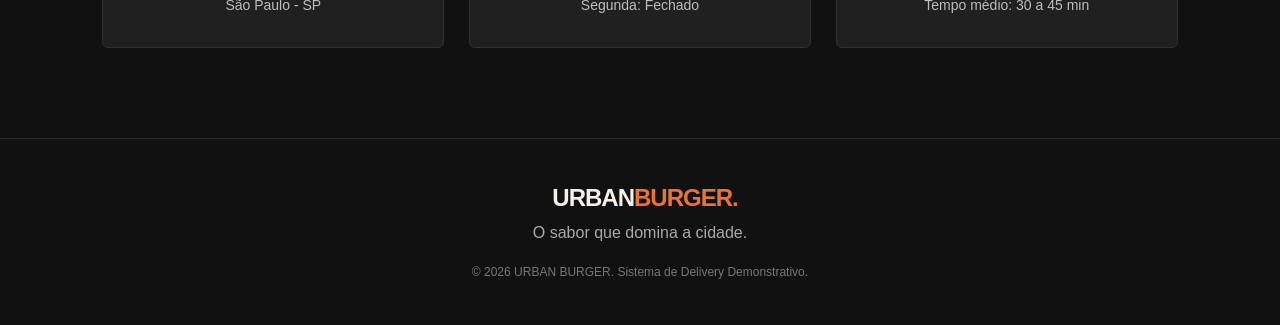
==== commit d09a733c: "Add files via upload" ====
--- a/index.html
+++ b/index.html
@@ -5,6 +5,32 @@
     <meta name="viewport" content="width=device-width, initial-scale=1.0">
     <title>URBAN BURGER | Delivery Oficial</title>
     <link rel="stylesheet" href="style.css">
+    <style>
+        /* Estilo do Botão Flutuante do Chat no canto inferior direito */
+        .botao-flutuante-chat {
+            position: fixed;
+            bottom: 20px;
+            right: 20px;
+            width: 60px;
+            height: 60px;
+            background-color: #E87532;
+            color: #111111;
+            border-radius: 50%;
+            display: flex;
+            align-items: center;
+            justify-content: center;
+            font-size: 28px;
+            box-shadow: 0 4px 10px rgba(0,0,0,0.4);
+            cursor: pointer;
+            z-index: 999;
+            transition: transform 0.2s, background-color 0.2s;
+        }
+
+        .botao-flutuante-chat:hover {
+            background-color: #F5F1EA;
+            transform: scale(1.05);
+        }
+    </style>
 </head>
 <body>
 
@@ -23,10 +49,15 @@
             <a href="#contato">Contato</a>
         </nav>
         <div class="cabecalho-botoes">
+            <!-- 1. BOTÃO DE LOGIN / CADASTRO -->
             <button id="abrirLoginBtn" class="botao-login">Entrar / Cadastrar</button>
+            
+            <!-- 2. BOTÃO DO CARRINHO -->
             <button id="abrirCarrinhoBtn" class="botao-menu">
                 Carrinho (<span id="contadorCarrinho">0</span>)
             </button>
+
+            <!-- 3. BOTÃO DE HISTÓRICO (Aparece apenas após o login) -->
             <button id="abrirHistoricoBtn" class="botao-historico" style="display: none;">Histórico</button>
         </div>
     </header>
@@ -421,7 +452,7 @@
             <h4>Dados para Entrega</h4>
             
             <input type="text" id="clienteNome" placeholder="Seu nome completo" required>
-            <input type="tel" id="clienteTelefone" placeholder="Seu WhatsApp (Ex: 11 99999-9999)" required>
+            <input type="tel" id="clienteTelefone" placeholder="Seu WhatsApp (64 99330-1938)" required>
             
             <div class="linha-dupla">
                 <input type="text" id="clienteRua" placeholder="Rua / Avenida" required>
@@ -494,12 +525,18 @@
         </div>
     </div>
 
+    <!-- BOTÃO FLUTUANTE DE CHAT (CANTO INFERIOR DIREITO) -->
+    <div id="btnFlutuanteChat" class="botao-flutuante-chat" title="Abrir Atendimento">
+        💬
+    </div>
+
     <!-- ZOOM DA IMAGEM -->
     <div id="overlayZoom" class="overlay-zoom">
         <span id="fecharZoom" class="btn-fechar-zoom">&times;</span>
         <img id="imagemZoom" src="" alt="Zoom do Produto">
     </div>
 
-    <script src="script.js"></script>
+    <!-- SCRIPT COM TYPE="MODULE" CORRIGIDO -->
+    <script type="module" src="script.js"></script>
 </body>
 </html>
